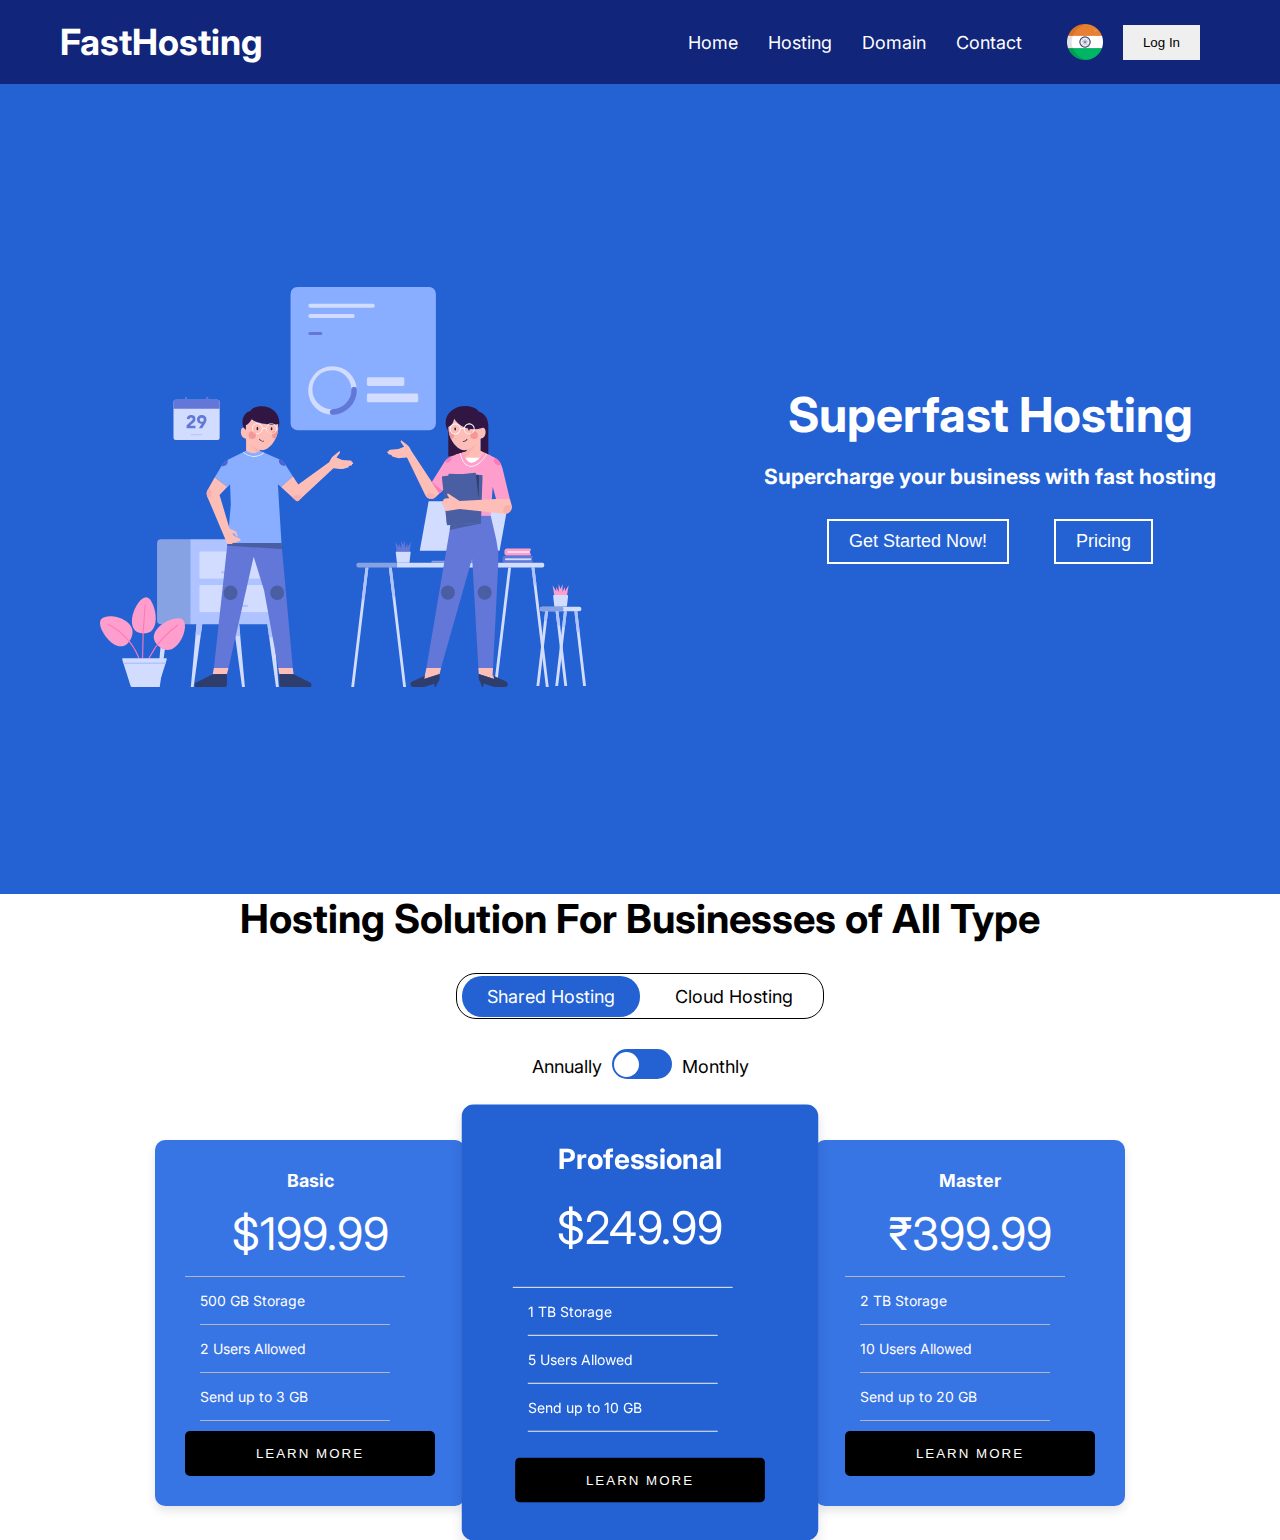
==== index.html @ 874fd4d8 "first" ====
<!DOCTYPE html>
<html lang="en">
  <head>
    <meta charset="UTF-8" />
    <meta http-equiv="X-UA-Compatible" content="IE=edge" />
    <meta name="viewport" content="width=device-width, initial-scale=1.0" />
    <title>Fast Hosting</title>
    <link rel="preconnect" href="https://fonts.googleapis.com" />
    <link rel="preconnect" href="https://fonts.gstatic.com" crossorigin />
    <link
      href="https://fonts.googleapis.com/css2?family=Inter:wght@400;500;600;700&display=swap"
      rel="stylesheet"
    />
    <link rel="stylesheet" href="style.css" />
  </head>
  <body>
    <header class="header">
      <h1 class="logo">FastHosting</h1>

      <nav class="main-menu">
        <ul>
          <li><a href="/index.html">Home</a></li>
          <li>Hosting</li>
          <li>Domain</li>
          <li>Contact</li>
        </ul>

        <img src="images/india.png" alt="" height="36" id="cc" />

        <button class="signup">Log In</button>
      </nav>
    </header>

    <main class="hero">
      <div class="hero-image">
        <img src="images/hero.svg" alt="" height="400" />
      </div>
      <div class="text-content">
        <h2>Superfast Hosting</h2>
        <h3>Supercharge your business with fast hosting</h3>
        <button class="pricing">Get Started Now!</button>
        <button class="pricing">Pricing</button>
      </div>
    </main>

    <section id="pricing">


      
      <h2 class="center">Hosting Solution For Businesses of All Type</h2>

      <div class="pricing-main">
        <div class="pricing-chose">
          <div class="active shared" id="shared">Shared Hosting</div>
          <div class="cloud" id="cloud">Cloud Hosting</div>
        </div>
      </div>


      <div class="container">
        
  
        <div class="toggle-container">
          <span>Annually</span>
          <span>
            <input type="checkbox" name="toggle" id="toggle" unchecked />
            <label for="toggle">
              <div class="ball"></div>
            </label>
          </span>
          <span>Monthly</span>
        </div>
  
        <div id="flexy" class="flex">
          <div class="price-box">
            <h4 class="center">Basic</h4>
            <p>
              <span class="monthly"> &dollar;19.99 </span>
              <span class="annually"> &dollar;199.99 </span>
            </p>
            <ul>
              <li>500 GB Storage</li>
              <li>2 Users Allowed</li>
              <li>Send up to 3 GB</li>
            </ul>
            <button>Learn More</button>
          </div>
  
          <div class="price-box price-box-premium">
            <h4 class="center">Professional</h4>
            <p>
              <span class="monthly"> &dollar;24.99 </span>
              <span class="annually"> &dollar;249.99 </span>
            </p>
            <ul>
              <li>1 TB Storage</li>
              <li>5 Users Allowed</li>
              <li>Send up to 10 GB</li>
            </ul>
            <button>Learn More</button>
          </div>
  
          <div class="price-box">
            <h4 class="center">Master</h4>
            <p>
              <span class="monthly"> &dollar;39.99 </span>
              <span class="annually"> &#8377;399.99 </span>
            </p>
            <ul>
              <li>2 TB Storage</li>
              <li>10 Users Allowed</li>
              <li>Send up to 20 GB</li>
            </ul>
            <button>Learn More</button>
          </div>
        </div>
      </div>

      
    </section>
    


    <section class="features">
      

    </section>




    
 

    <script src="main.js"></script>
  </body>
</html>
---- style.css ----
* {
  margin: 0;
  padding: 0;
  box-sizing: border-box;
}

html {
  scroll-behavior: smooth;
}
a {
  text-decoration: none;
  color: inherit;
}
ul {
  list-style-type: none;
}
button {
  border: none;
}
body {
  font-family: "Inter", sans-serif;
  font-size: 18px;
}

.center {
  text-align: center;
}

h2 {
  font-size: 40px;
}

.header {
  width: 100%;
  margin: 0 auto;
  background-color: #11267a;
  color: white;
  padding: 20px 20px;
  align-items: center;
  justify-content: space-between;
}

.header,
.header nav,
.header ul {
  display: flex;
  align-items: center;
}

ul {
  align-items: flex-start;
  margin-right: 30px;
}

li {
  margin: 0 15px;
}

.signup {
  padding: 10px 20px;
}

#cc {
  margin-right: 20px;
}

.logo {
  margin-left: 40px;
}
.signup {
  margin-right: 60px;
}

main.hero {
  /* width: 100vw; */
  display: flex;
  height: 90vh;
  justify-content: center;
  align-items: center;
  background-color: #2462d3;
  color: white;
}

.hero-image,
.text-content {
  flex: 1;
}

.text-content {
  color: white;
  text-align: center;
}

.text-content h2 {
  font-size: 48px;
  margin-bottom: 20px;
}

.hero-image {
  margin: 0 20px;
}

.hero-image {
  margin-left: 100px;
}

button.pricing {
  background: transparent;
  color: white;
  font-size: 18px;
  border: 2px solid white;
  padding: 10px 20px;
  margin: 30px 20px;
}

.pricing-chose {
  display: flex;
  justify-content: center;
  align-items: center;
  /* padding: 10px 25px; */
  border: 1px solid black;
  border-radius: 20px;
  width: 368px;
  /* width: 555px; */
  padding: 1.5px 0;
  margin: 30px auto;
}

.pricing-chose .active {
  background-color: #2462d3;
  color: white;
  padding: 10px 25px;
  border-radius: 20px;
}

.shared {
  padding: 10px 25px;
  cursor: pointer;
}
.cloud {
  margin-left: 10px;
  padding: 10px 25px;
  cursor: pointer;
}

.container {
  margin: auto;
  max-width: 100%;
  width: 1200px;
}

.flex {
  display: flex;
  align-items: center;
  justify-content: center;
}

.toggle-container {
  color: hsl(234, 14%, 74%);
  margin-bottom: 40px;
}

.price-box {
  background-color: #fff;
  background: rgba(42, 107, 226, 0.938);
  border-radius: 10px;
  box-shadow: 0 5px 10px rgba(0, 0, 0, 0.1);
  color: hsl(233, 13%, 49%);
  padding: 30px;
  margin: 10px;
  color: white;
}

.price-box .annually,
.price-box .monthly{
  text-align: center;
  font-size: 45px;
  margin: 0 auto;
  display: block;

}

.price-box h4{

}

.price-box.price-box-premium {

  background: rgb(36, 98, 211);
  color: #fff;
  transform: scale(1.15);
}

.price-box.price-box-premium > * {
  transform: scale(0.869);
}

.price-box h4 {
  margin: 0;
}

.price-box p {
  /* color: hsl(232, 13%, 33%); */
  font-size: 4em;
  margin: 15px 0;
  width: 250px;
}

.price-box .monthly {
  display: none;
}

.show-monthly .price-box .monthly {
  display: block;
}

.show-monthly .price-box .annually {
  display: none;
}

.price-box ul {
  border-top: 1px solid hsl(234, 14%, 74%);
  padding: 0;
  list-style-type: none;
}

.price-box ul li {
  border-bottom: 1px solid hsl(234, 14%, 74%);
  font-size: 14px;
  padding: 15px 0;
}

.price-box button {
  border: none;
  border-radius: 5px;
  color: #fff;
  font-family: "Montserrat", sans-serif;
  letter-spacing: 2px;
  padding: 15px;
  margin-top: 10px;
  width: 100%;
  text-transform: uppercase;
  background-color: black;

}

.price-box.price-box-premium button {
  background-image: none;
  background-color: black;
}

.price-box.price-box-premium h4 {
  font-size: 28px;
}

.price-box.price-box-premium ul,
.price-box.price-box-premium ul li {
  border-color: #f0f0f0;
}
.price-box.price-box-premium p {
  color: #fff;
}

.toggle-container {
  display: flex;
  align-items: center;
  justify-content: center;
}

.toggle-container > span {
  color: black;
}

.toggle-container label {
  background: rgb(36, 98, 211);
  border-radius: 50px;
  cursor: pointer;
  display: inline-block;
  margin: 0 10px;
  position: relative;
  height: 30px;
  width: 60px;
}

.toggle-container label .ball {
  background-color: #fff;
  border-radius: 50%;
  position: absolute;
  top: 2.5px;
  left: 2.5px;
  height: 25px;
  width: 25px;
  transition: transform 0.4s ease;
}

.toggle-container input {
  position: absolute;
  left: -9999px;
}

.toggle-container input:checked + label .ball {
  transform: translateX(30px);
}

@media screen and (max-width: 930px) {
  .flex {
    flex-direction: column;
  }

  .price-box.price-box-premium {
    transform: scale(1);
  }

  .price-box.price-box-premium > * {
    transform: scale(1);
  }
}
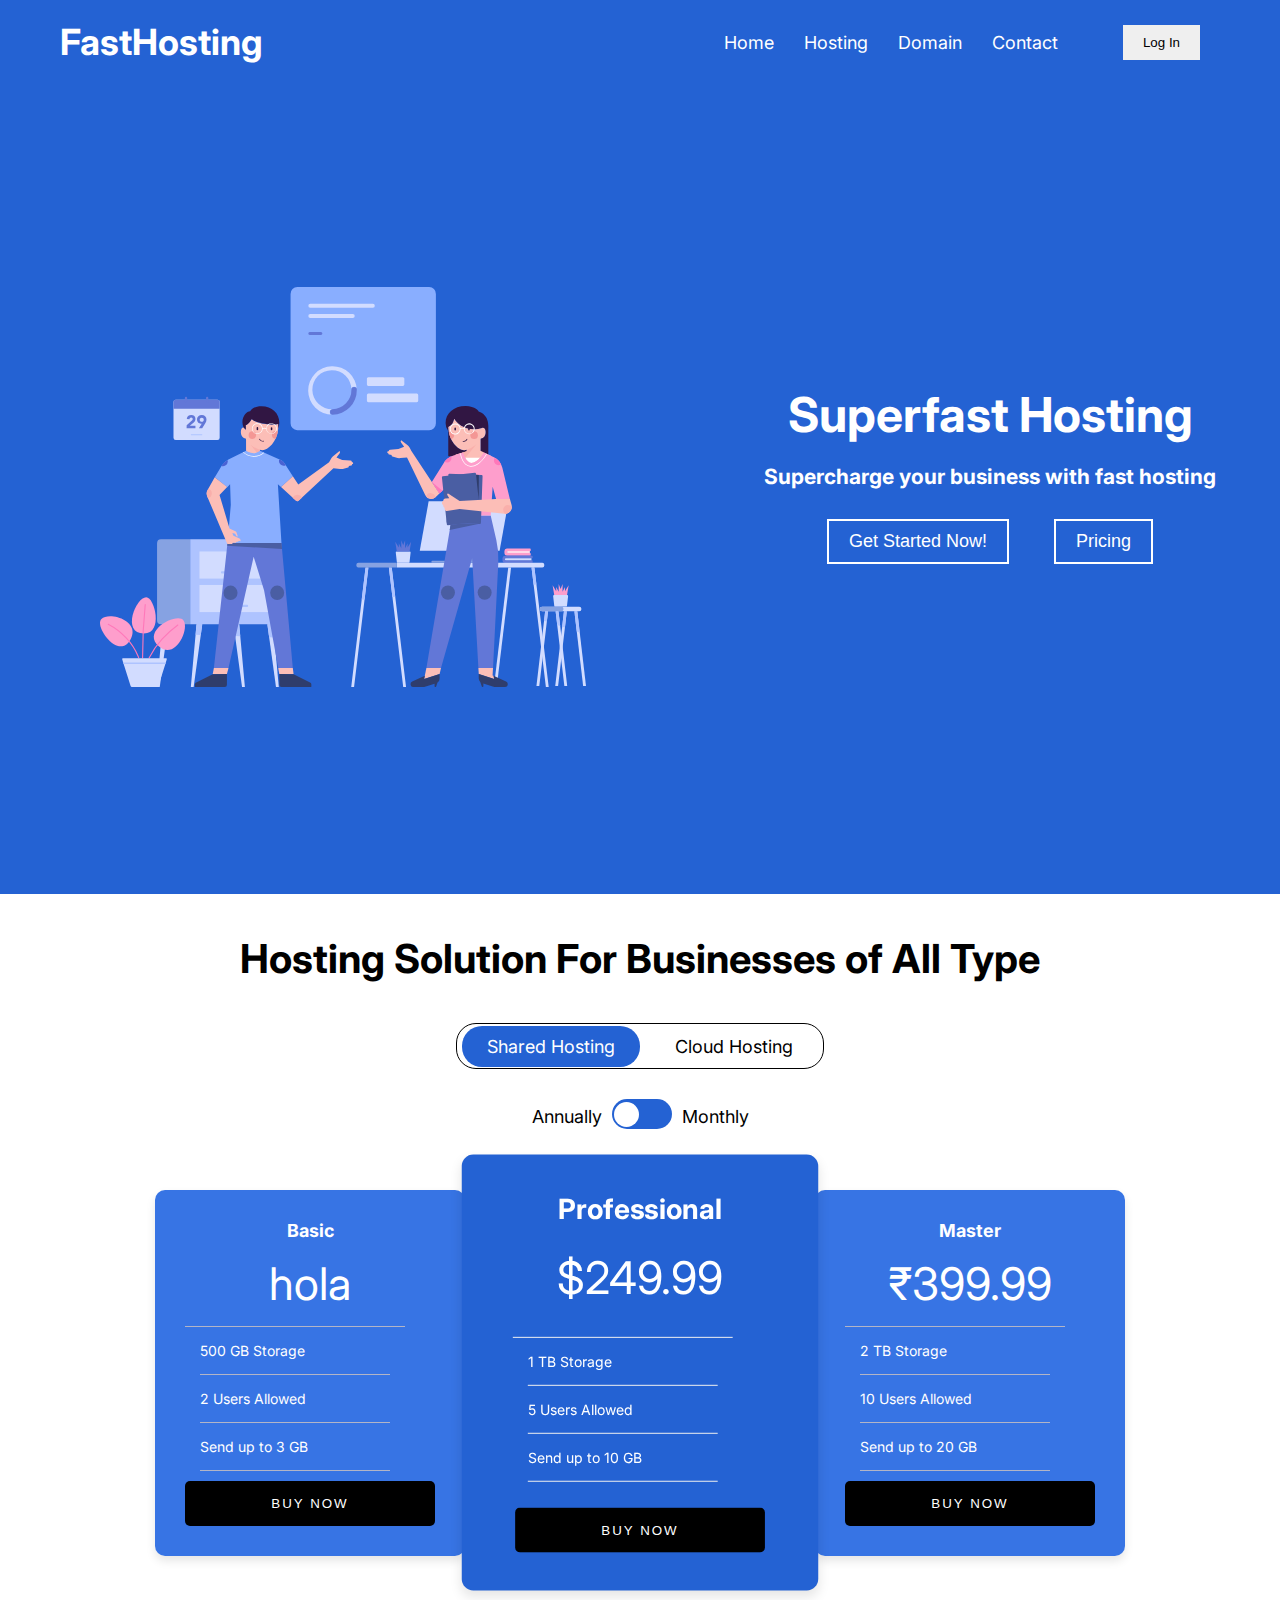
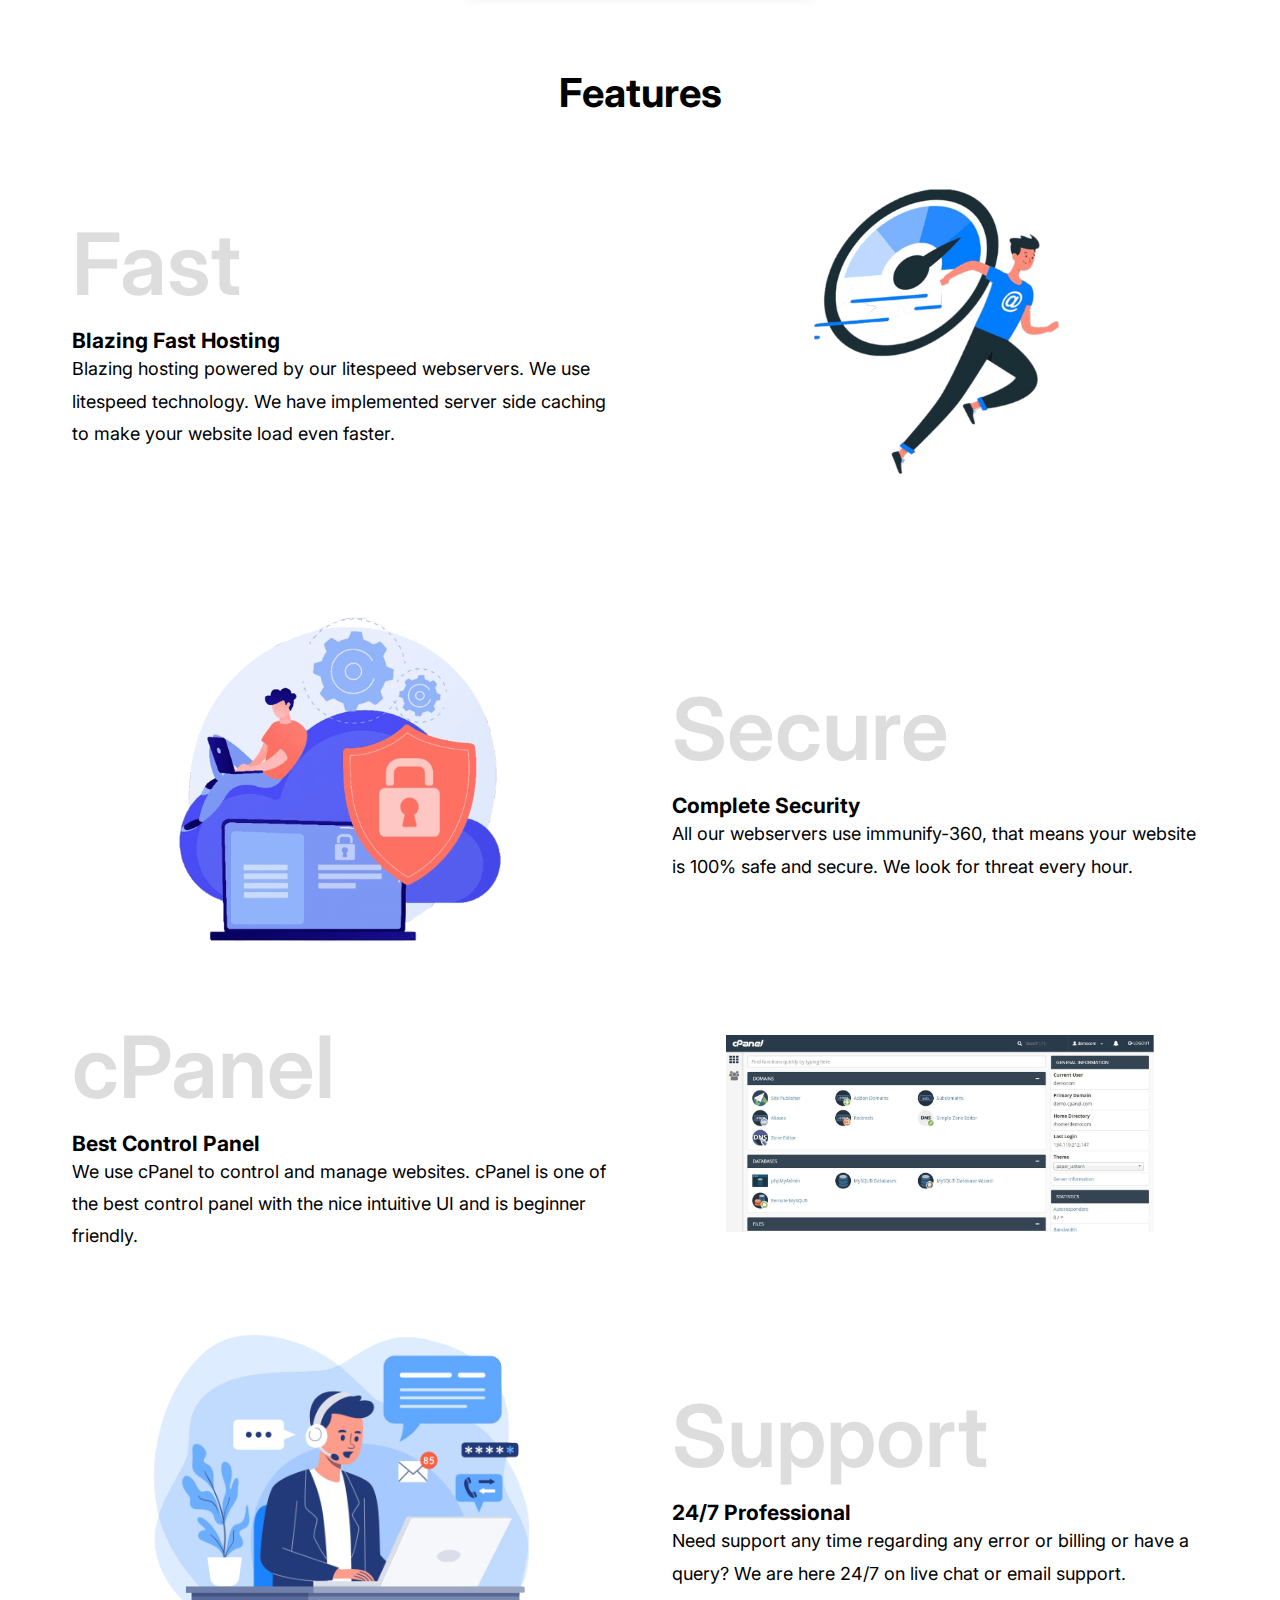
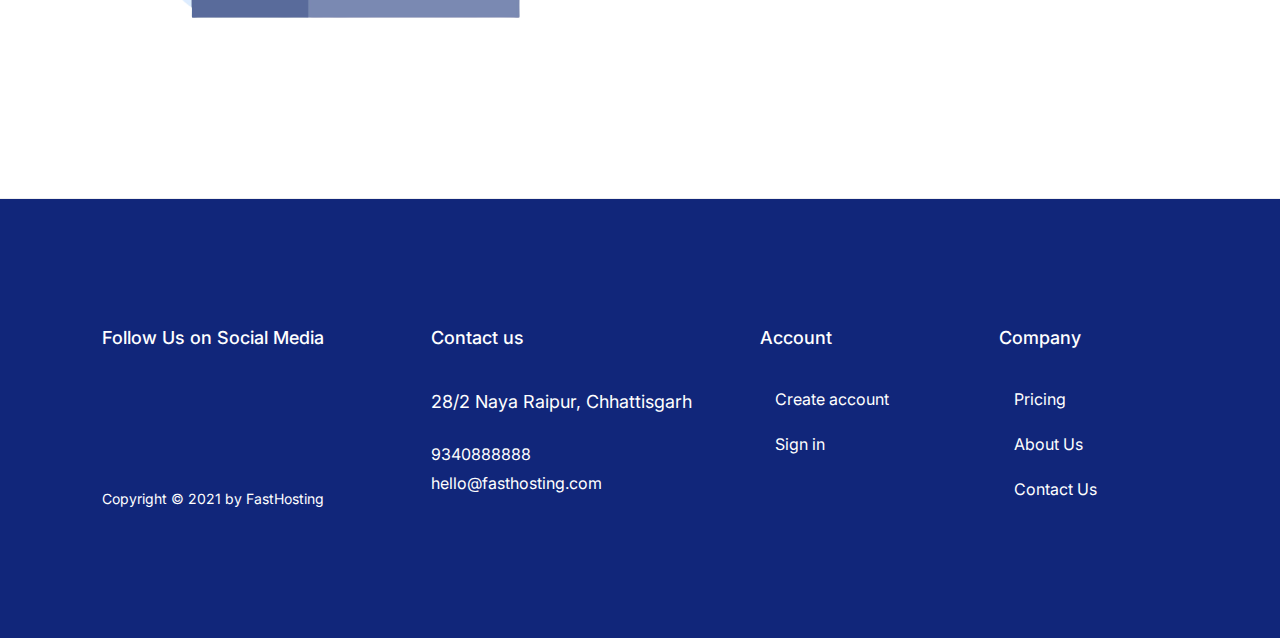
==== commit 19d5fd50: "changes" ====
--- a/index.html
+++ b/index.html
@@ -11,6 +11,13 @@
       href="https://fonts.googleapis.com/css2?family=Inter:wght@400;500;600;700&display=swap"
       rel="stylesheet"
     />
+    <link
+      rel="stylesheet"
+      href="https://cdnjs.cloudflare.com/ajax/libs/font-awesome/6.0.0-beta2/css/all.min.css"
+      integrity="sha512-YWzhKL2whUzgiheMoBFwW8CKV4qpHQAEuvilg9FAn5VJUDwKZZxkJNuGM4XkWuk94WCrrwslk8yWNGmY1EduTA=="
+      crossorigin="anonymous"
+      referrerpolicy="no-referrer"
+    />
     <link rel="stylesheet" href="style.css" />
   </head>
   <body>
@@ -25,7 +32,8 @@
           <li>Contact</li>
         </ul>
 
-        <img src="images/india.png" alt="" height="36" id="cc" />
+        <!-- <img src="images/india.png" alt="" height="36" id="cc3" /> -->
+        <div id="cc"></div>
 
         <button class="signup">Log In</button>
       </nav>
@@ -44,9 +52,6 @@
     </main>
 
     <section id="pricing">
-
-
-      
       <h2 class="center">Hosting Solution For Businesses of All Type</h2>
 
       <div class="pricing-main">
@@ -56,10 +61,7 @@
         </div>
       </div>
 
-
       <div class="container">
-        
-  
         <div class="toggle-container">
           <span>Annually</span>
           <span>
@@ -70,8 +72,8 @@
           </span>
           <span>Monthly</span>
         </div>
-  
-        <div id="flexy" class="flex">
+
+        <div id="flexy" class="flex sharedplan">
           <div class="price-box">
             <h4 class="center">Basic</h4>
             <p>
@@ -83,9 +85,9 @@
               <li>2 Users Allowed</li>
               <li>Send up to 3 GB</li>
             </ul>
-            <button>Learn More</button>
-          </div>
-  
+            <button>Buy Now</button>
+          </div>
+
           <div class="price-box price-box-premium">
             <h4 class="center">Professional</h4>
             <p>
@@ -97,9 +99,9 @@
               <li>5 Users Allowed</li>
               <li>Send up to 10 GB</li>
             </ul>
-            <button>Learn More</button>
-          </div>
-  
+            <button>Buy Now</button>
+          </div>
+
           <div class="price-box">
             <h4 class="center">Master</h4>
             <p>
@@ -111,26 +113,189 @@
               <li>10 Users Allowed</li>
               <li>Send up to 20 GB</li>
             </ul>
-            <button>Learn More</button>
-          </div>
-        </div>
-      </div>
-
-      
+            <button>Buy Now</button>
+          </div>
+        </div>
+
+        <div id="flexy" class="flex cloudplan hidden">
+          <div class="price-box">
+            <h4 class="center">Basic Cloud</h4>
+            <p>
+              <span class="monthly"> &dollar;19.99 </span>
+              <span class="annually"> &dollar;199.99 </span>
+            </p>
+            <ul>
+              <li>500 GB Storage</li>
+              <li>2 Users Allowed</li>
+              <li>Send up to 3 GB</li>
+            </ul>
+            <button>Buy Now</button>
+          </div>
+
+          <div class="price-box price-box-premium">
+            <h4 class="center">Professional Cloud</h4>
+            <p>
+              <span class="monthly"> &dollar;24.99 </span>
+              <span class="annually"> &dollar;249.99 </span>
+            </p>
+            <ul>
+              <li>1 TB Storage</li>
+              <li>5 Users Allowed</li>
+              <li>Send up to 10 GB</li>
+            </ul>
+            <button>Buy Now</button>
+          </div>
+
+          <div class="price-box">
+            <h4 class="center">Master Cloud</h4>
+            <p>
+              <span class="monthly"> &dollar;39.99 </span>
+              <span class="annually"> &#8377;399.99 </span>
+            </p>
+            <ul>
+              <li>2 TB Storage</li>
+              <li>10 Users Allowed</li>
+              <li>Send up to 20 GB</li>
+            </ul>
+            <button>Buy Now</button>
+          </div>
+        </div>
+      </div>
     </section>
-    
-
 
     <section class="features">
-      
-
+      <section class="section-how">
+        <h2 class="center">Features</h2>
+        <div class="container grid grid--2-cols grid--center-v">
+          <!-- STEP 01 -->
+          <div class="step-text-box">
+            <p class="step-number">Fast</p>
+            <h3 class="heading-tertiary">Blazing Fast Hosting</h3>
+            <p class="step-description">
+              Blazing hosting powered by our litespeed webservers. We use
+              litespeed technology. We have implemented server side caching to
+              make your website load even faster.
+            </p>
+          </div>
+
+          <div class="step-img-box">
+            <img
+              src="images/speed.png"
+              class="step-img"
+              alt="iPhone app
+              preferences selection screen"
+            />
+          </div>
+
+          <!-- STEP 02 -->
+          <div class="step-img-box">
+            <img
+              src="images/security.png"
+              class="step-img"
+              alt="iPhone app
+              meal approving plan screen"
+            />
+          </div>
+          <div class="step-text-box">
+            <p class="step-number">Secure</p>
+            <h3 class="heading-tertiary">Complete Security</h3>
+            <p class="step-description">
+              All our webservers use immunify-360, that means your website is
+              100% safe and secure. We look for threat every hour.
+            </p>
+          </div>
+
+          <!-- STEP 03 -->
+          <div class="step-text-box">
+            <p class="step-number">cPanel</p>
+            <h3 class="heading-tertiary">Best Control Panel</h3>
+            <p class="step-description">
+              We use cPanel to control and manage websites. cPanel is one of the
+              best control panel with the nice intuitive UI and is beginner
+              friendly.
+            </p>
+          </div>
+          <div class="step-img-box">
+            <img
+              src="images/cpanel.jpg"
+              class="step-img"
+              alt="iPhone app
+              delivery screen"
+            />
+          </div>
+
+          <div class="step-img-box">
+            <img
+              src="images/support-.png"
+              class="step-img"
+              alt="iPhone app
+              delivery screen"
+            />
+          </div>
+
+          <div class="step-text-box">
+            <p class="step-number">Support</p>
+            <h3 class="heading-tertiary">24/7 Professional</h3>
+            <p class="step-description">
+              Need support any time regarding any error or billing or have a
+              query? We are here 24/7 on live chat or email support.
+            </p>
+          </div>
+        </div>
+      </section>
     </section>
 
-
-
-
-    
- 
+    <footer class="footer">
+      <div class="ft-container ft-grid grid--footer">
+        <div class="logo-col">
+          <h3 class="footer-heading">Follow Us on Social Media</h3>
+          <a href="https://facebook.com" target="_blank">
+            <i class="fa-brands fa-2x fa-facebook"></i
+          ></a>
+          <a href="https://twitter.com" target="_blank">
+            <i class="fa-brands fa-2x fa-twitter"></i
+          ></a>
+          <a href="https://youtube.com" target="_blank">
+            <i class="fa-brands fa-2x fa-youtube"></i
+          ></a>
+          <a href="https://instagram.com" target="_blank">
+            <i class="fa-brands fa-2x fa-instagram"></i
+          ></a>
+
+          <p class="copyright">Copyright &copy; 2021 by FastHosting</p>
+        </div>
+
+        <div class="address-col">
+          <p class="footer-heading">Contact us</p>
+          <address class="contacts">
+            <p class="address">28/2 Naya Raipur, Chhattisgarh</p>
+            <p>
+              <a class="footer-link" href="tel:9340888888">9340888888</a><br />
+              <a class="footer-link" href="mailto:hello@fasthosting.com"
+                >hello@fasthosting.com</a
+              >
+            </p>
+          </address>
+        </div>
+
+        <nav class="nav-col">
+          <p class="footer-heading">Account</p>
+          <ul class="footer-nav">
+            <li><a class="footer-link" href="#">Create account</a></li>
+            <li><a class="footer-link" href="#">Sign in</a></li>
+          </ul>
+        </nav>
+
+        <nav class="nav-col">
+          <p class="footer-heading">Company</p>
+          <ul class="footer-nav">
+            <li><a class="footer-link" href="#">Pricing </a></li>
+            <li><a class="footer-link" href="#">About Us</a></li>
+            <li><a class="footer-link" href="#">Contact Us</a></li>
+          </ul>
+        </nav>
+      </div>
+    </footer>
 
     <script src="main.js"></script>
   </body>
--- a/style.css
+++ b/style.css
@@ -16,6 +16,7 @@
 }
 button {
   border: none;
+  cursor: pointer;
 }
 body {
   font-family: "Inter", sans-serif;
@@ -28,12 +29,18 @@
 
 h2 {
   font-size: 40px;
+}
+
+.hidden{
+  display: none !important;
 }
 
 .header {
   width: 100%;
   margin: 0 auto;
   background-color: #11267a;
+  background-color: #2462d3;
+
   color: white;
   padding: 20px 20px;
   align-items: center;
@@ -78,6 +85,7 @@
   justify-content: center;
   align-items: center;
   background-color: #2462d3;
+  /* background-color: #11267a; */
   color: white;
 }
 
@@ -158,6 +166,10 @@
 .toggle-container {
   color: hsl(234, 14%, 74%);
   margin-bottom: 40px;
+}
+
+#pricing h2{
+  margin: 40px;
 }
 
 .price-box {
@@ -315,3 +327,162 @@
     transform: scale(1);
   }
 }
+
+
+.container {
+
+  max-width: 1200px;
+  padding: 0 32px;
+  margin: 0 auto;
+}
+
+.grid {
+  display: grid;
+  column-gap: 64px;
+  row-gap: 20px;
+
+  /* margin-bottom: 9.6rem; */
+}
+
+
+.grid:not(:last-child) {
+  margin-bottom: 96px;
+}
+
+.grid--2-cols {
+  grid-template-columns: repeat(2, 1fr);
+}
+
+
+.grid--center-v {
+  align-items: center;
+}
+
+.section-how {
+  padding: 96px 0;
+}
+
+.step-number {
+  font-size: 86px;
+  font-weight: 600;
+  color: #ddd;
+  margin-bottom: 12px;
+}
+
+.step-description {
+  font-size: 18px;
+  font-size: 18px;
+  line-height: 1.8;
+}
+
+.step-img-box {
+  position: relative;
+
+  display: flex;
+  align-items: center;
+  justify-content: center;
+}
+
+
+
+.step-img {
+  width: 80%;
+}
+
+.ft-container {
+  /* 1140px */
+  max-width: 1140px;
+  padding: 0 32px;
+  margin: 0 auto;
+}
+
+.ft-grid {
+  display: grid;
+  column-gap: 60px;
+  row-gap: 100px;
+
+  /* margin-bottom: 9.6rem; */
+}
+
+
+.footer {
+  padding: 128px 0;
+  border-top: 1px solid #eee;
+  background: #11267a;
+  color: white;
+    }
+
+.grid--footer {
+  grid-template-columns: 1.5fr 1.5fr 1fr 1fr;
+  display: grid;
+}
+
+
+
+.social-links {
+  list-style: none;
+  display: flex;
+  gap: 24px;
+}
+
+.social-icon {
+  height: 24px;
+  width: 24px;
+}
+
+.copyright {
+  font-size: 14px;
+  line-height: 1.6;
+  margin-top: 50px;
+}
+
+.footer-heading {
+  font-size: 18px;
+  font-weight: 500;
+  margin-bottom: 40px;
+}
+
+.contacts {
+  font-style: normal;
+  /* font-size: 1.6rem; */
+  line-height: 1.6;
+}
+
+.address {
+  margin-bottom: 24px;
+}
+
+.footer-nav {
+  list-style: none;
+  display: flex;
+  flex-direction: column;
+  gap: 24px;
+}
+
+.footer-link:link,
+.footer-link:visited {
+  text-decoration: none;
+  font-size: 16px;
+
+  transition: all 0.3s;
+}
+
+
+i{
+    color: initial;
+    margin-right: 15px;
+    font-size: 2em;
+}
+
+.fa-2x{
+    font-size: 2.3em !important;
+    color: white;
+}
+
+#cc{
+  height: 36px;
+}
+
+#cc img{
+  height: 36px;
+}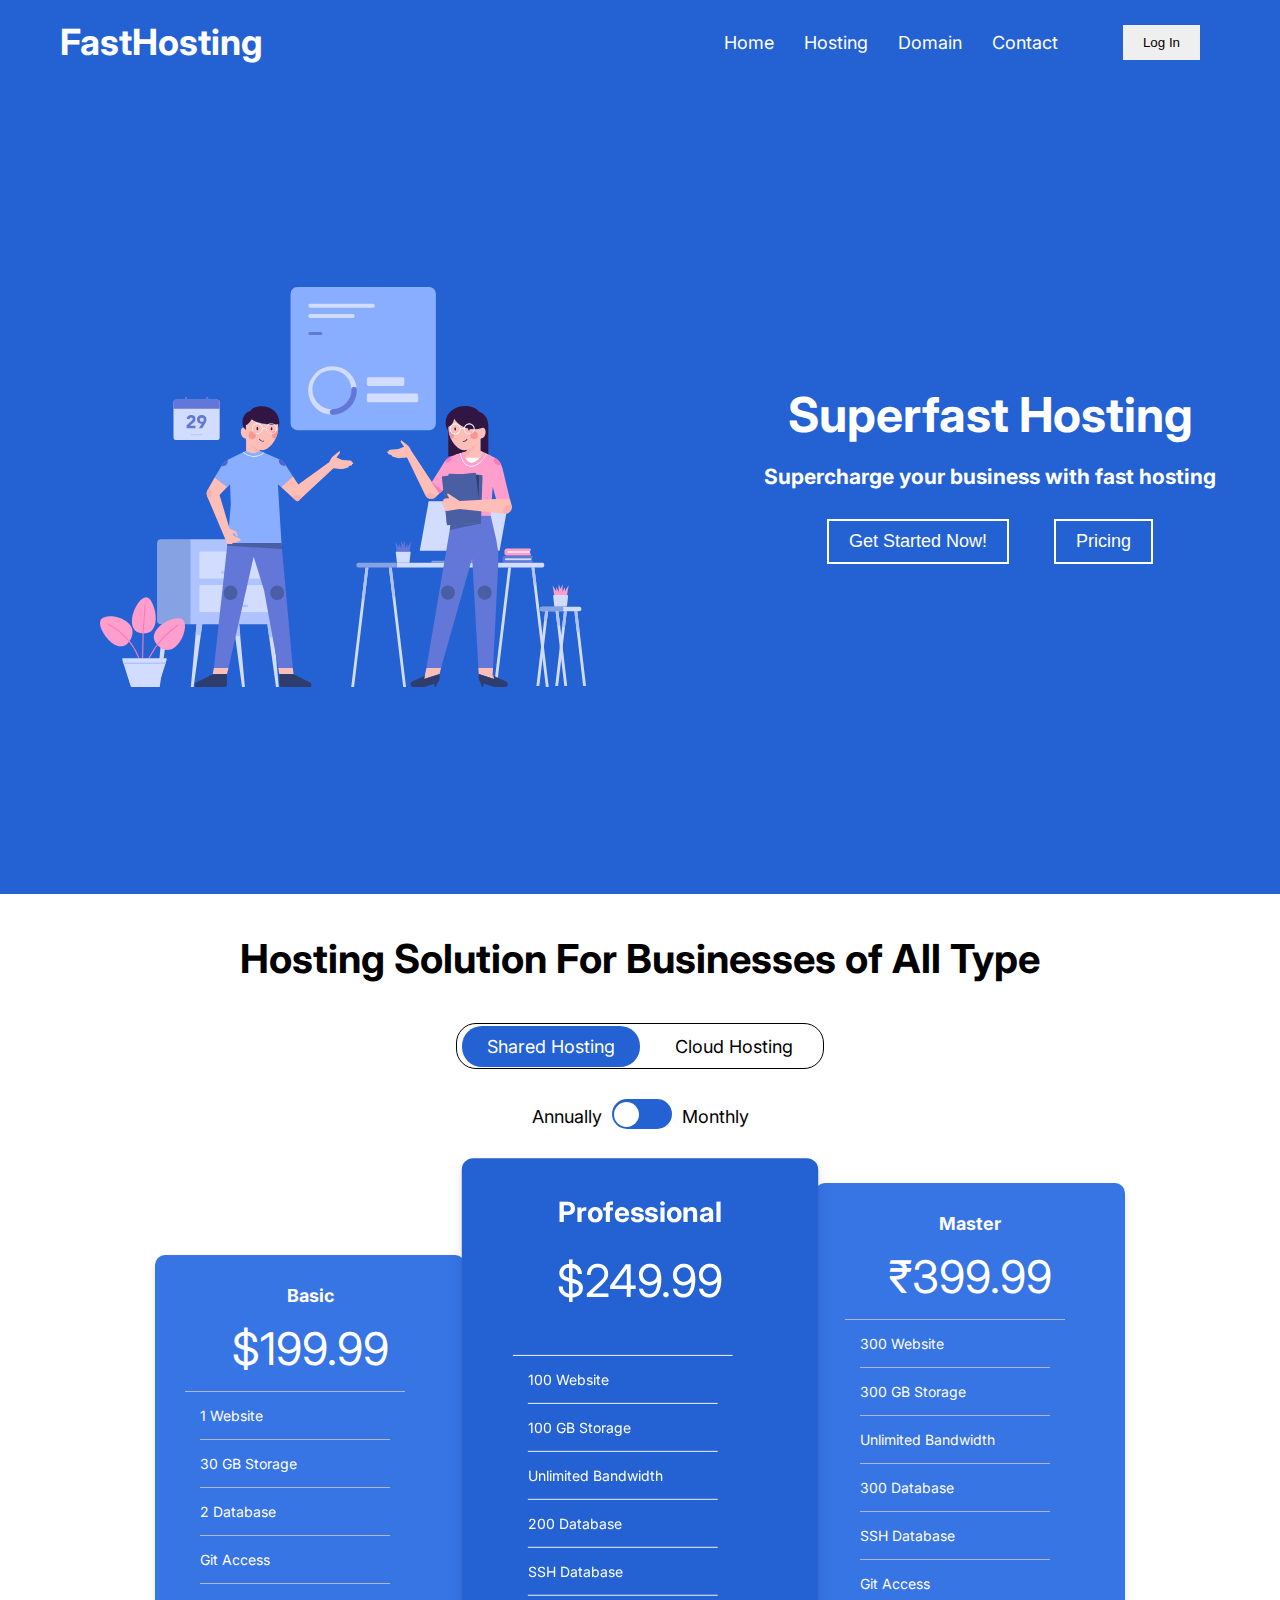
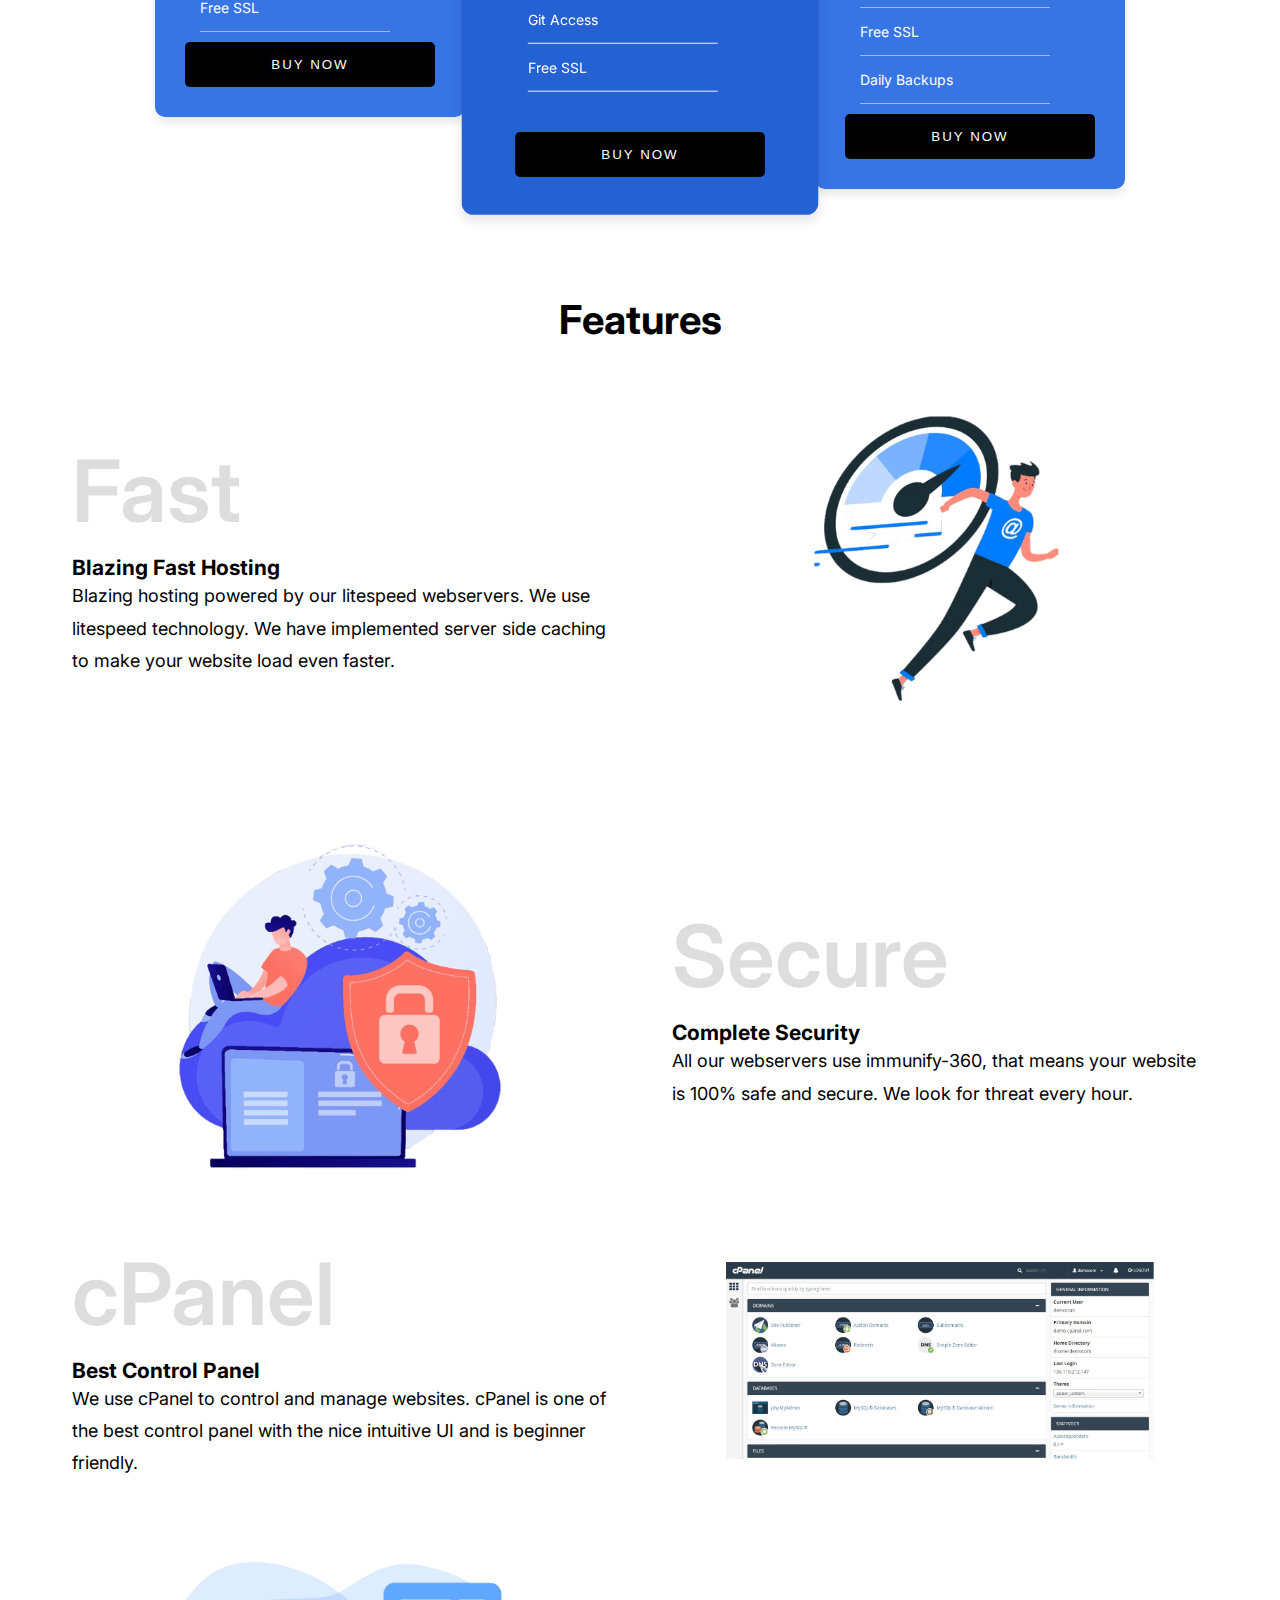
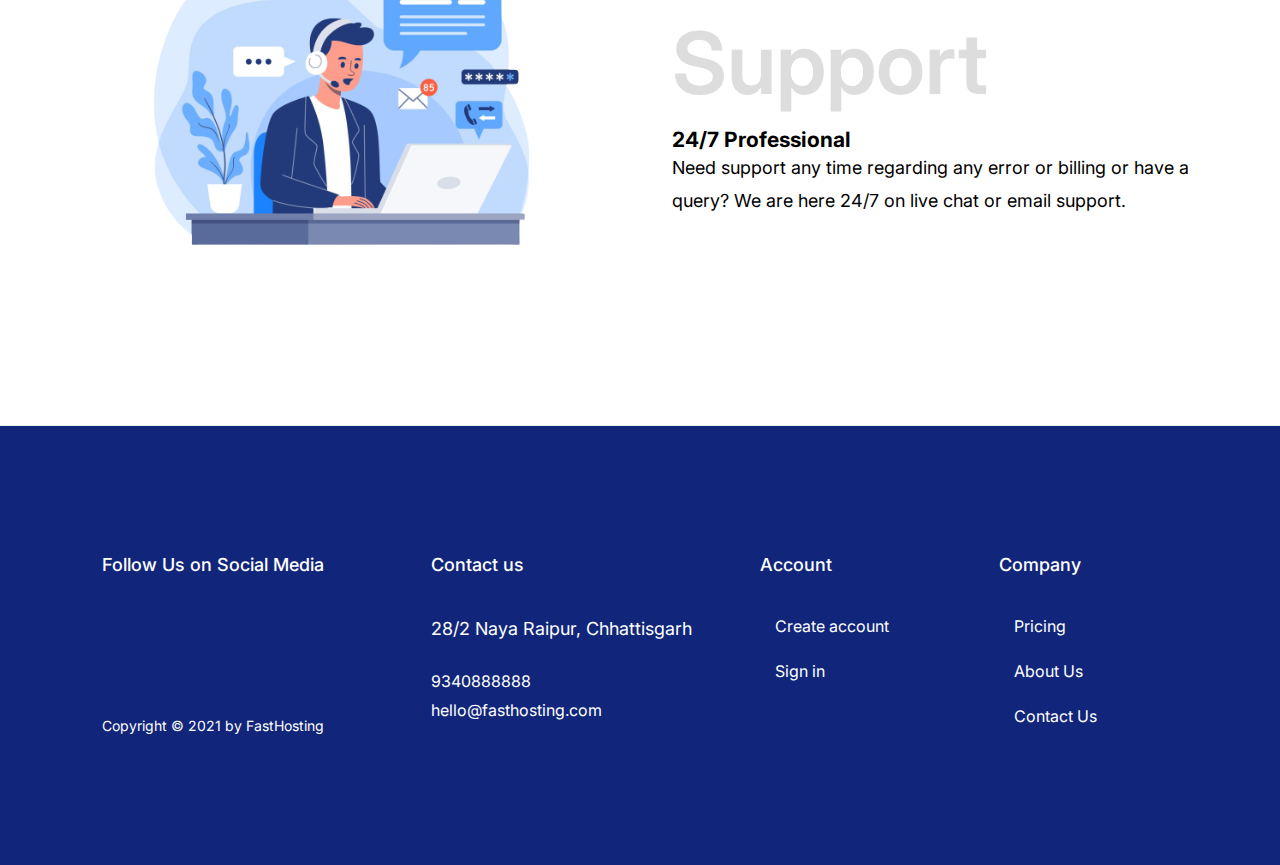
==== commit a86bab4b: "changes" ====
--- a/index.html
+++ b/index.html
@@ -27,8 +27,8 @@
       <nav class="main-menu">
         <ul>
           <li><a href="/index.html">Home</a></li>
-          <li>Hosting</li>
-          <li>Domain</li>
+          <li><a href="#pricing">Hosting</a> </li>
+          <li> <a href="./domains.html">Domain</a> </li>
           <li>Contact</li>
         </ul>
 
@@ -77,13 +77,15 @@
           <div class="price-box">
             <h4 class="center">Basic</h4>
             <p>
-              <span class="monthly"> &dollar;19.99 </span>
-              <span class="annually"> &dollar;199.99 </span>
-            </p>
-            <ul>
-              <li>500 GB Storage</li>
-              <li>2 Users Allowed</li>
-              <li>Send up to 3 GB</li>
+              <span class="basicshared monthly"> &dollar;19.99 </span>
+              <span class="basicshared annually"> &dollar;199.99 </span>
+            </p>
+            <ul>
+              <li>1 Website</li>
+              <li>30 GB Storage</li>
+              <li>2 Database</li>
+              <li>Git Access</li>
+              <li>Free SSL</li>
             </ul>
             <button>Buy Now</button>
           </div>
@@ -91,13 +93,17 @@
           <div class="price-box price-box-premium">
             <h4 class="center">Professional</h4>
             <p>
-              <span class="monthly"> &dollar;24.99 </span>
-              <span class="annually"> &dollar;249.99 </span>
-            </p>
-            <ul>
-              <li>1 TB Storage</li>
-              <li>5 Users Allowed</li>
-              <li>Send up to 10 GB</li>
+              <span class="proshared monthly"> &dollar;24.99 </span>
+              <span class="proshared annually"> &dollar;249.99 </span>
+            </p>
+            <ul>
+              <li>100 Website</li>
+              <li>100 GB Storage</li>
+              <li>Unlimited Bandwidth</li>
+              <li>200 Database</li>
+              <li>SSH Database</li>
+              <li>Git Access</li>
+              <li>Free SSL</li>
             </ul>
             <button>Buy Now</button>
           </div>
@@ -105,43 +111,59 @@
           <div class="price-box">
             <h4 class="center">Master</h4>
             <p>
-              <span class="monthly"> &dollar;39.99 </span>
-              <span class="annually"> &#8377;399.99 </span>
-            </p>
-            <ul>
-              <li>2 TB Storage</li>
-              <li>10 Users Allowed</li>
-              <li>Send up to 20 GB</li>
-            </ul>
-            <button>Buy Now</button>
-          </div>
-        </div>
-
-        <div id="flexy" class="flex cloudplan hidden">
+              <span class="mshared monthly"> &dollar;39.99 </span>
+              <span class="mshared annually"> &#8377;399.99 </span>
+            </p>
+            <ul>
+              <li>300 Website</li>
+              <li>300 GB Storage</li>
+              <li>Unlimited Bandwidth</li>
+              <li>300 Database</li>
+              <li>SSH Database</li>
+              <li>Git Access</li>
+              <li>Free SSL</li>
+              <li>Daily Backups</li>
+            </ul>
+            <button>Buy Now</button>
+          </div>
+        </div>
+
+        <div id="flexyy" class="flex cloudplan hidden">
           <div class="price-box">
             <h4 class="center">Basic Cloud</h4>
             <p>
-              <span class="monthly"> &dollar;19.99 </span>
-              <span class="annually"> &dollar;199.99 </span>
-            </p>
-            <ul>
-              <li>500 GB Storage</li>
-              <li>2 Users Allowed</li>
-              <li>Send up to 3 GB</li>
-            </ul>
+              <span class="basiccloud monthly"> &dollar;19.99 </span>
+              <span class="basiccloud annually"> &dollar;199.99 </span>
+            </p>
+          
+              <ul>
+                <li>2 CPU Cores</li>
+                <li>2 GB RAM</li>
+                <li>Unlimited Bandwidth</li>
+                <li>200 Database</li>
+                <li>SSH Access</li>
+                <li>Git Access</li>
+                <li>Free SSL</li>
+              </ul>
+          
             <button>Buy Now</button>
           </div>
 
           <div class="price-box price-box-premium">
             <h4 class="center">Professional Cloud</h4>
             <p>
-              <span class="monthly"> &dollar;24.99 </span>
-              <span class="annually"> &dollar;249.99 </span>
-            </p>
-            <ul>
-              <li>1 TB Storage</li>
-              <li>5 Users Allowed</li>
-              <li>Send up to 10 GB</li>
+              <span class="procloud monthly"> &dollar;24.99 </span>
+              <span class="procloud annually"> &dollar;249.99 </span>
+            </p>
+            <ul>
+              <li>4 CPU Cores</li>
+                <li>6 GB RAM</li>
+                <li>Unlimited Bandwidth</li>
+                <li>Dedicated IP Address</li>
+                <li>300 Database</li>
+                <li>SSH Access</li>
+                <li>Git Access</li>
+                <li>Free SSL</li>
             </ul>
             <button>Buy Now</button>
           </div>
@@ -149,13 +171,18 @@
           <div class="price-box">
             <h4 class="center">Master Cloud</h4>
             <p>
-              <span class="monthly"> &dollar;39.99 </span>
-              <span class="annually"> &#8377;399.99 </span>
-            </p>
-            <ul>
-              <li>2 TB Storage</li>
-              <li>10 Users Allowed</li>
-              <li>Send up to 20 GB</li>
+              <span class="mcloud monthly"> &dollar;39.99 </span>
+              <span class="mcloud annually"> &#8377;399.99 </span>
+            </p>
+            <ul>
+              <li>4 CPU Cores</li>
+              <li>6 GB RAM</li>
+              <li>Unlimited Bandwidth</li>
+              <li>Dedicated IP Address</li>
+              <li>300 Database</li>
+              <li>SSH Access</li>
+              <li>Git Access</li>
+              <li>Free SSL</li>
             </ul>
             <button>Buy Now</button>
           </div>
--- a/style.css
+++ b/style.css
@@ -31,7 +31,7 @@
   font-size: 40px;
 }
 
-.hidden{
+.hidden {
   display: none !important;
 }
 
@@ -168,7 +168,7 @@
   margin-bottom: 40px;
 }
 
-#pricing h2{
+#pricing h2 {
   margin: 40px;
 }
 
@@ -184,20 +184,17 @@
 }
 
 .price-box .annually,
-.price-box .monthly{
+.price-box .monthly {
   text-align: center;
   font-size: 45px;
   margin: 0 auto;
   display: block;
-
-}
-
-.price-box h4{
-
+}
+
+.price-box h4 {
 }
 
 .price-box.price-box-premium {
-
   background: rgb(36, 98, 211);
   color: #fff;
   transform: scale(1.15);
@@ -253,7 +250,6 @@
   width: 100%;
   text-transform: uppercase;
   background-color: black;
-
 }
 
 .price-box.price-box-premium button {
@@ -328,9 +324,7 @@
   }
 }
 
-
 .container {
-
   max-width: 1200px;
   padding: 0 32px;
   margin: 0 auto;
@@ -344,7 +338,6 @@
   /* margin-bottom: 9.6rem; */
 }
 
-
 .grid:not(:last-child) {
   margin-bottom: 96px;
 }
@@ -352,7 +345,6 @@
 .grid--2-cols {
   grid-template-columns: repeat(2, 1fr);
 }
-
 
 .grid--center-v {
   align-items: center;
@@ -383,8 +375,6 @@
   justify-content: center;
 }
 
-
-
 .step-img {
   width: 80%;
 }
@@ -404,20 +394,17 @@
   /* margin-bottom: 9.6rem; */
 }
 
-
 .footer {
   padding: 128px 0;
   border-top: 1px solid #eee;
   background: #11267a;
   color: white;
-    }
+}
 
 .grid--footer {
   grid-template-columns: 1.5fr 1.5fr 1fr 1fr;
   display: grid;
 }
-
-
 
 .social-links {
   list-style: none;
@@ -467,22 +454,130 @@
   transition: all 0.3s;
 }
 
-
-i{
-    color: initial;
-    margin-right: 15px;
-    font-size: 2em;
-}
-
-.fa-2x{
-    font-size: 2.3em !important;
-    color: white;
-}
-
-#cc{
+i {
+  color: initial;
+  margin-right: 15px;
+  font-size: 2em;
+}
+
+.fa-2x {
+  font-size: 2.3em !important;
+  color: white;
+}
+
+#cc {
   height: 36px;
 }
 
-#cc img{
+#cc img {
   height: 36px;
+}
+
+/* Domains Page */
+
+#domains{
+  min-height: 80vh;
+}
+
+.d-textarea {
+  /* color: white;
+  background: rgb(36, 98, 211); */
+}
+
+.d-textarea > h2 {
+  padding-top: 100px;
+}
+
+.d-textarea > p {
+  padding-bottom: 50px;
+  padding-top: 40px;
+}
+
+input[type="text"],
+select {
+  width: 50%;
+  padding: 12px 20px;
+  margin: 8px auto;
+  border-radius: 4px;
+  box-sizing: border-box;
+  font-size: 18px;
+}
+
+.whois {
+  margin: 10px 50px;
+}
+
+
+#getdomain {
+  padding: 15px 25px;
+  border: none;
+  background-color: green;
+  background-color:  rgb(36, 98, 211);
+
+  color: white;
+  font-size: 17px;
+}
+
+
+
+.selectdomain{
+  display: inline;
+  margin-left: 250px;
+}
+
+.getdomain{
+  border-radius: 4px;
+  margin-left: 30px;
+}
+
+.available{
+  font-weight: bold;
+  font-size: 18px;
+  margin-top: 25px;
+}
+
+
+
+#domaincart {
+  padding: 10px 20px;
+  border: none;
+  background-color: transparent;
+  border: 2px solid white;
+  color: white;
+  font-size: 17px;
+  border-radius: 40px;
+
+}
+
+.dcontainer {
+
+  color: white;
+  padding: 30px 0;
+  width: 80%;
+  background-color: white;
+  margin: 0 auto;
+}
+.dinner-container {
+  display: flex;
+  width: 80%;
+  margin: 0 auto;
+  background-color: rgb(36, 98, 211);
+  padding: 20px 30px;
+  border-radius: 40px;
+  justify-content: space-between;
+  align-items: center;
+  align-content: center;
+}
+
+.hidden {
+  display: none;
+}
+
+.d-avail{
+  display: flex;
+  align-items: center;
+}
+
+.d-availprice{
+    margin-right: 20px;
 }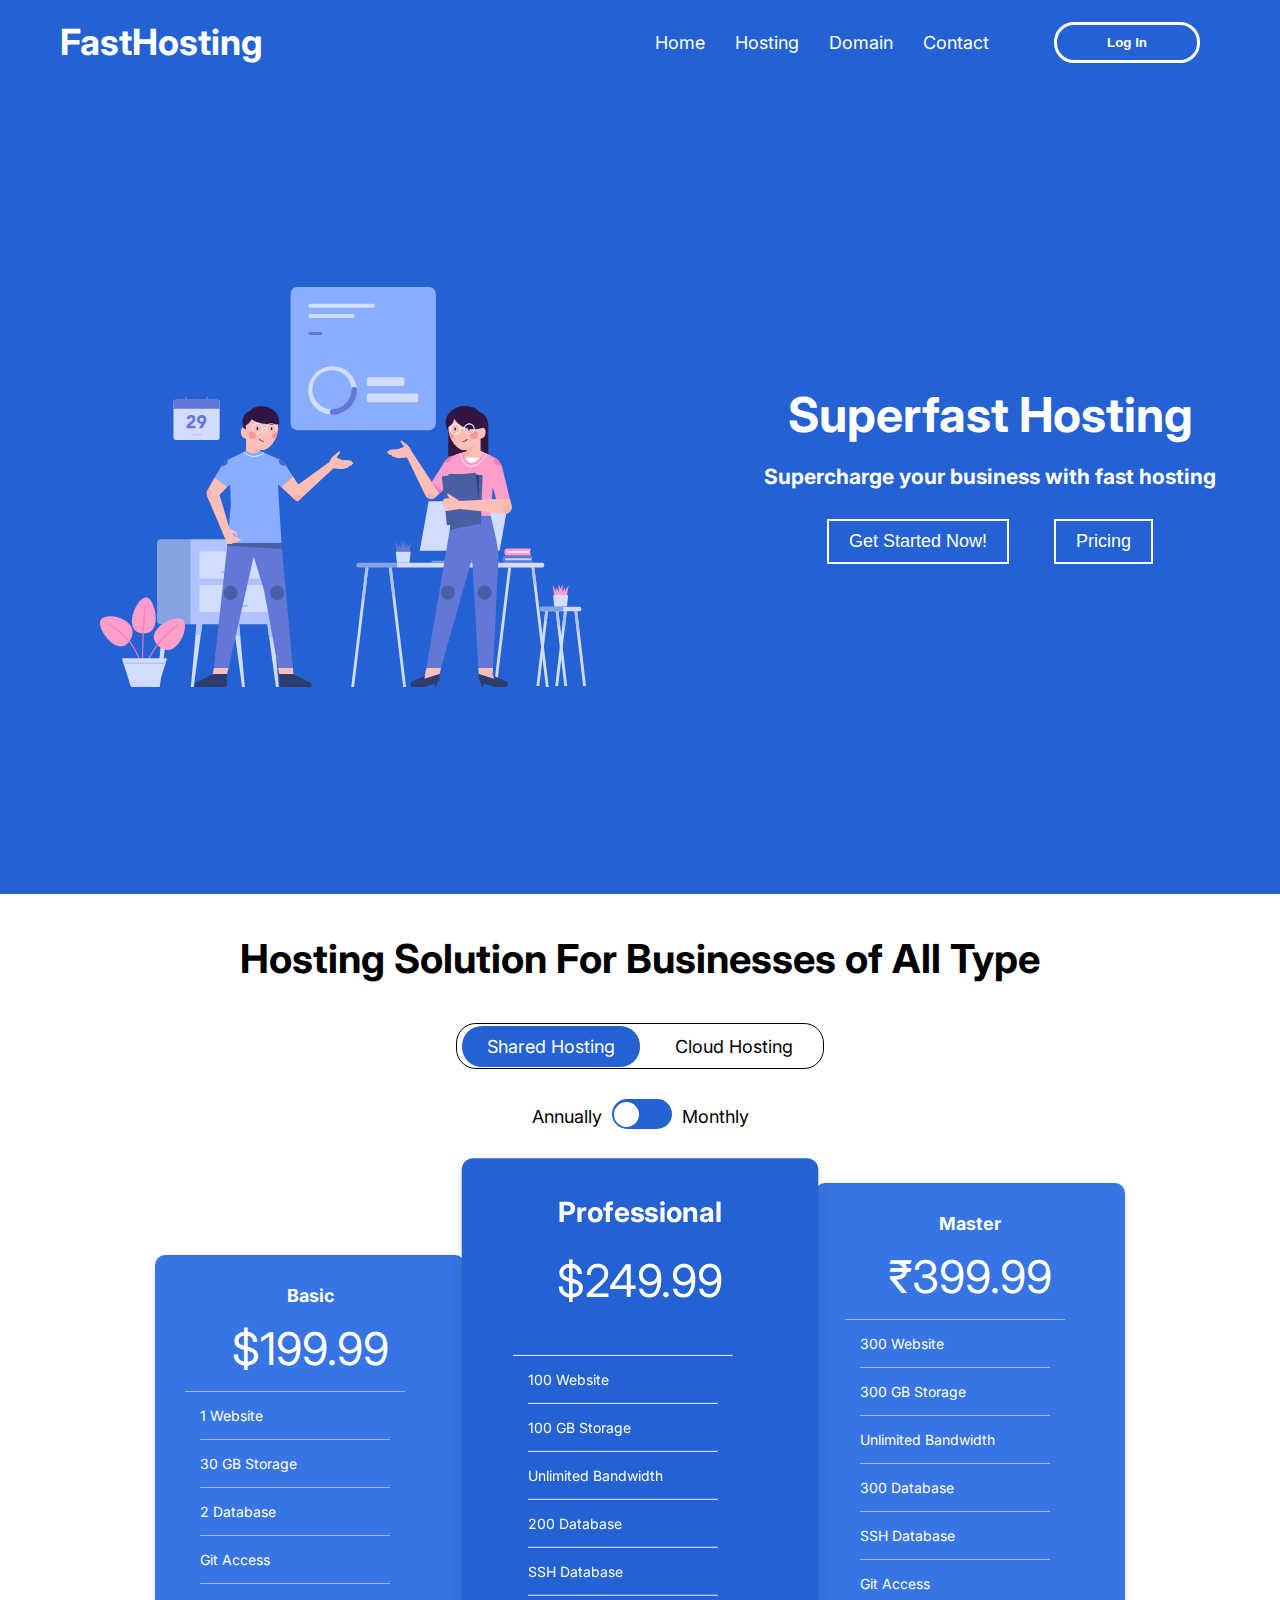
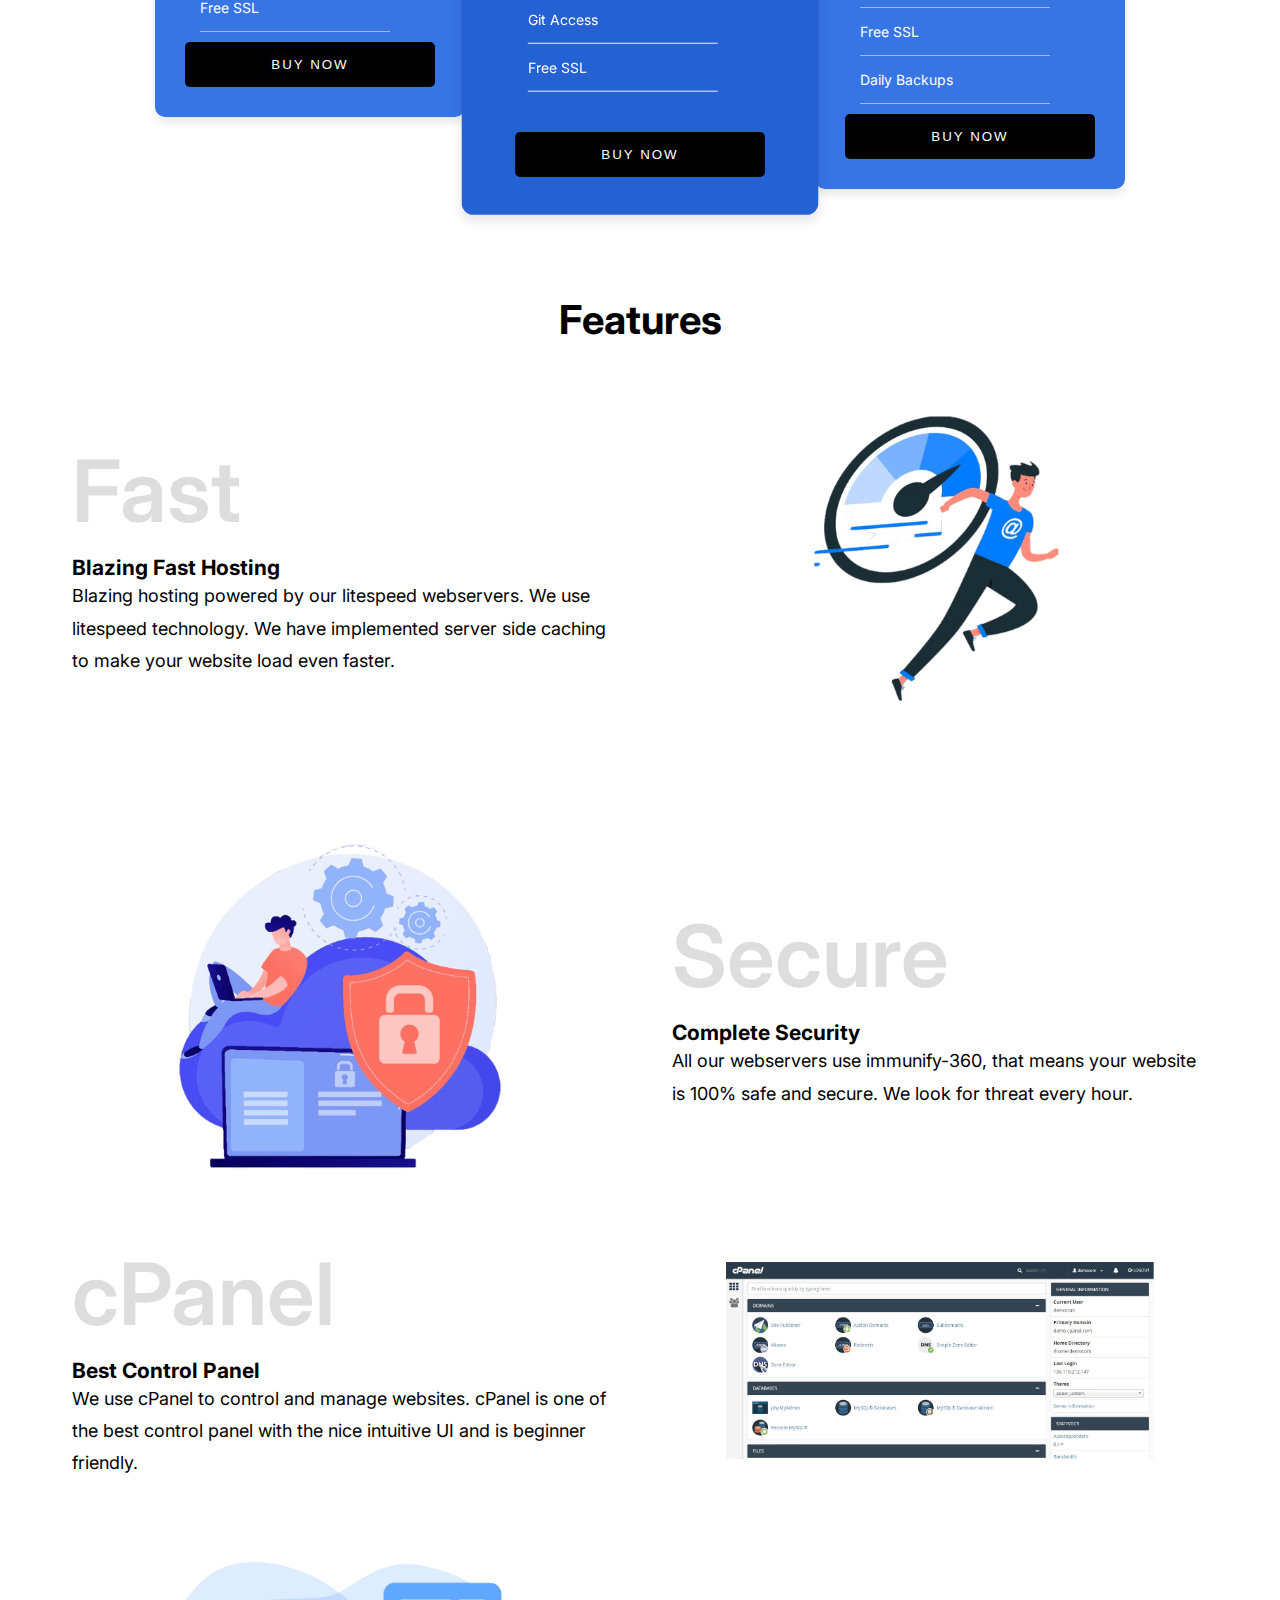
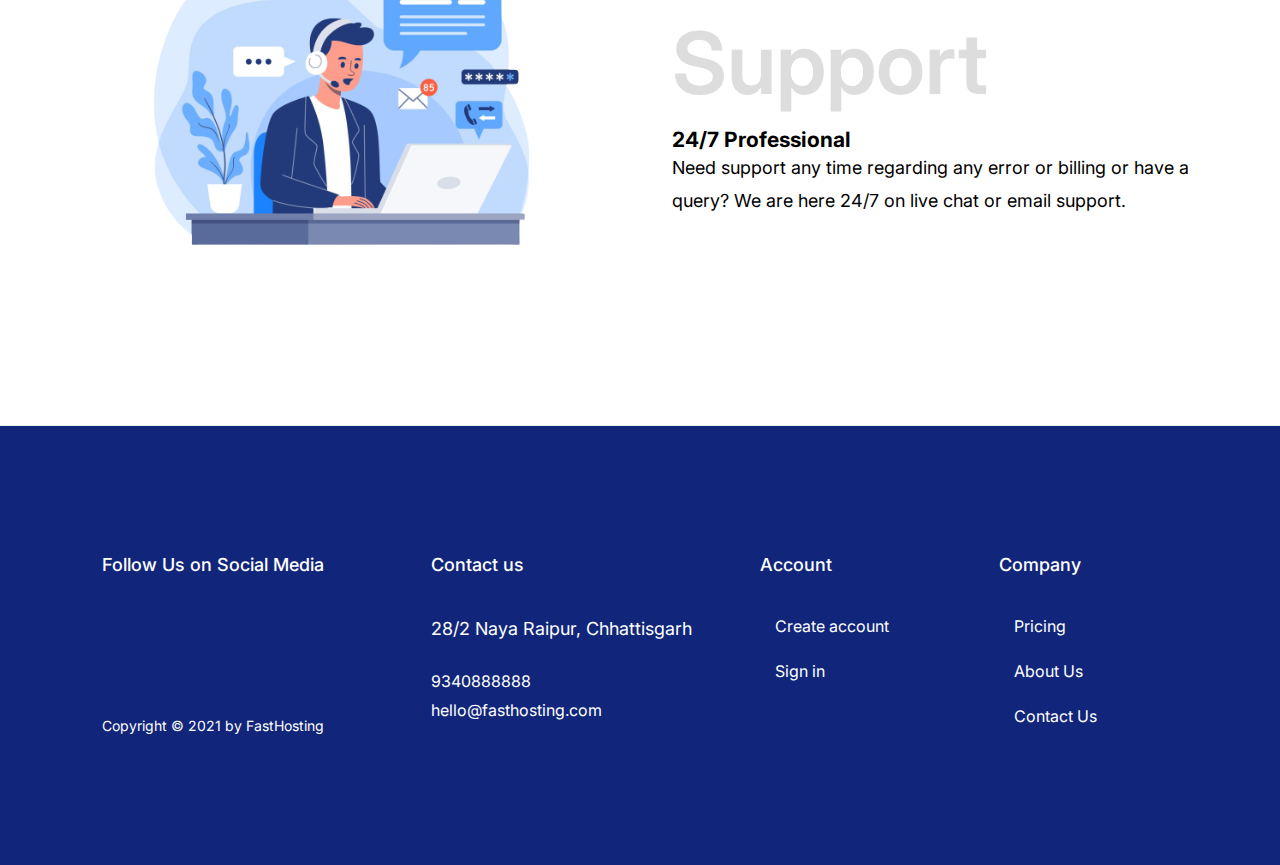
==== commit 422bbbf7: "fixes" ====
--- a/index.html
+++ b/index.html
@@ -22,11 +22,11 @@
   </head>
   <body>
     <header class="header">
-      <h1 class="logo">FastHosting</h1>
+      <h1 class="logo"><a href="./index.html">FastHosting</a></h1>
 
       <nav class="main-menu">
         <ul>
-          <li><a href="/index.html">Home</a></li>
+          <li><a href="./index.html">Home</a></li>
           <li><a href="#pricing">Hosting</a> </li>
           <li> <a href="./domains.html">Domain</a> </li>
           <li>Contact</li>
@@ -46,8 +46,8 @@
       <div class="text-content">
         <h2>Superfast Hosting</h2>
         <h3>Supercharge your business with fast hosting</h3>
-        <button class="pricing">Get Started Now!</button>
-        <button class="pricing">Pricing</button>
+        <button class="pricing"><a href="#pricing">Get Started Now!</a></button>
+        <button class="pricing"><a href="#pricing">Pricing</a></button>
       </div>
     </main>
 
--- a/style.css
+++ b/style.css
@@ -65,6 +65,13 @@
 
 .signup {
   padding: 10px 20px;
+  margin-right: 60px;
+  background: none;
+  color: white;
+  font-weight: bold;
+  border: 3px solid white;
+  border-radius: 20px;
+  padding: 10px 50px;
 }
 
 #cc {
@@ -191,8 +198,6 @@
   display: block;
 }
 
-.price-box h4 {
-}
 
 .price-box.price-box-premium {
   background: rgb(36, 98, 211);
@@ -479,11 +484,6 @@
   min-height: 80vh;
 }
 
-.d-textarea {
-  /* color: white;
-  background: rgb(36, 98, 211); */
-}
-
 .d-textarea > h2 {
   padding-top: 100px;
 }
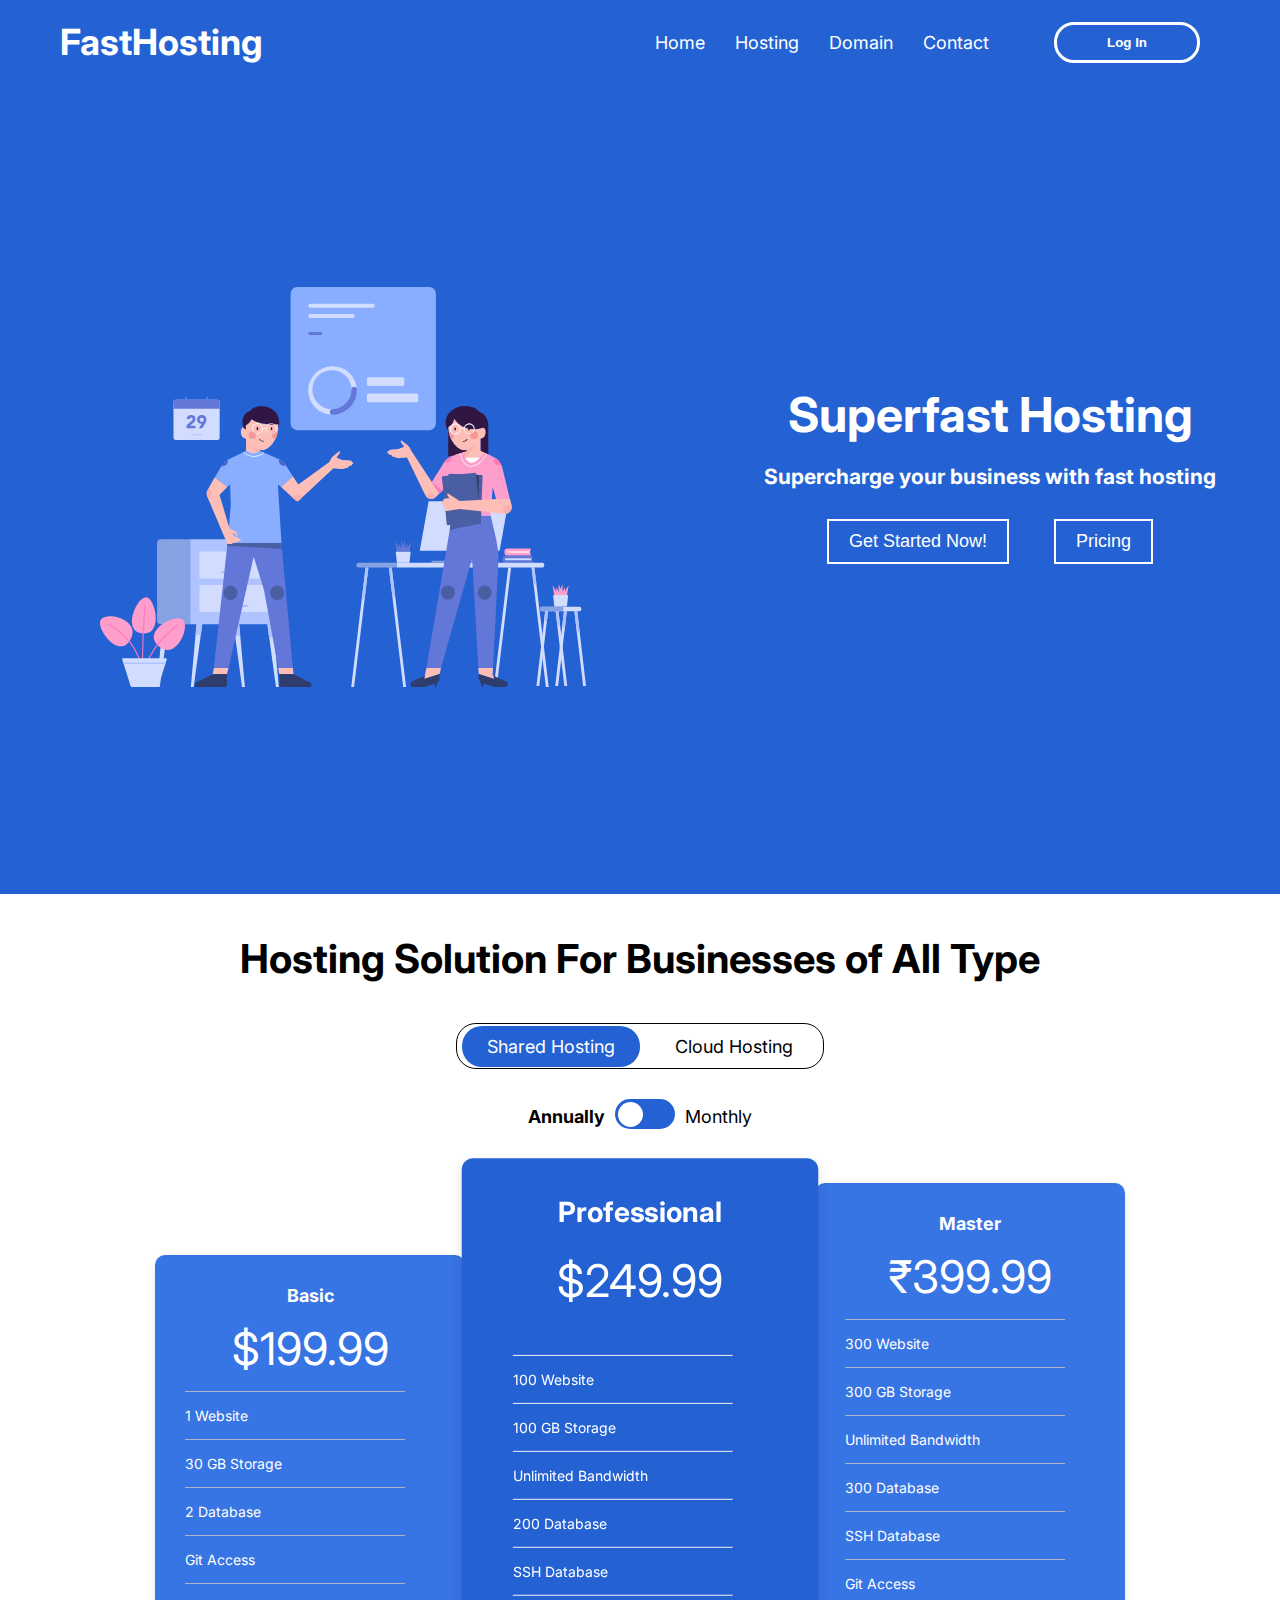
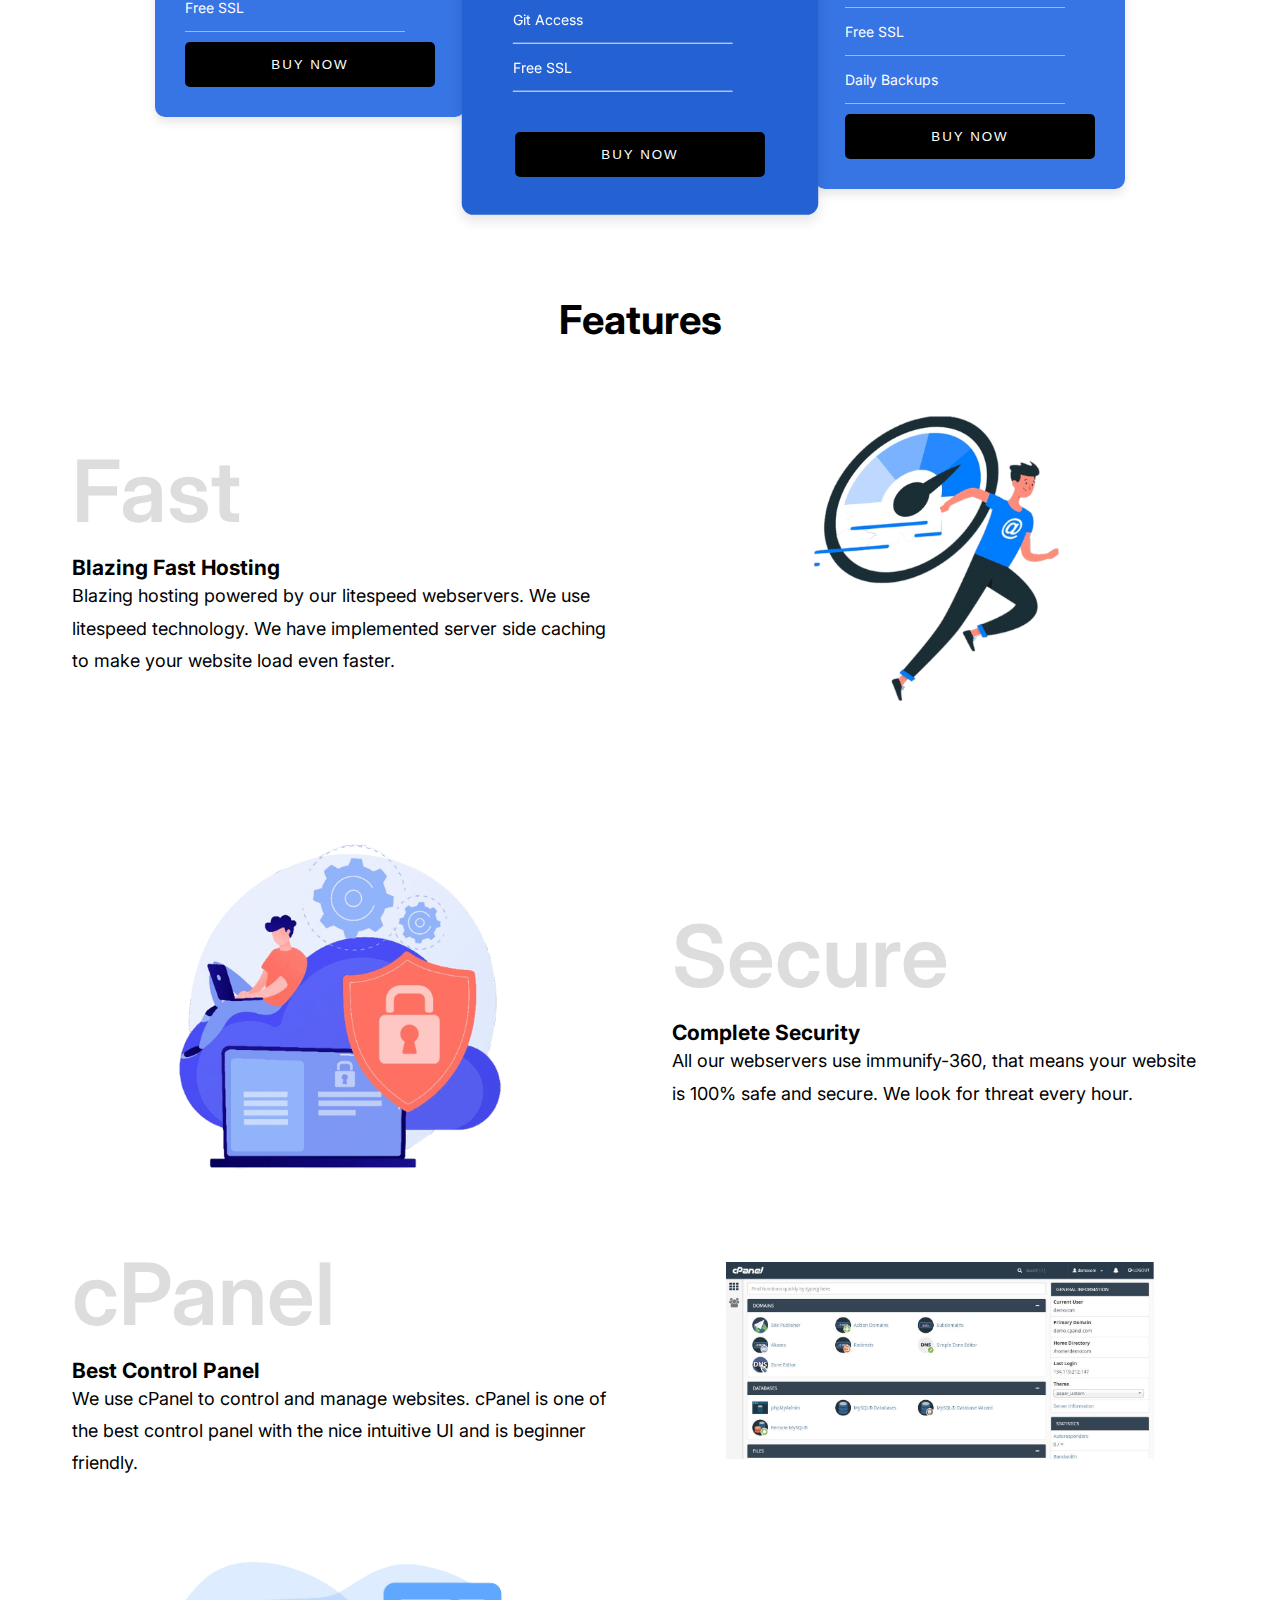
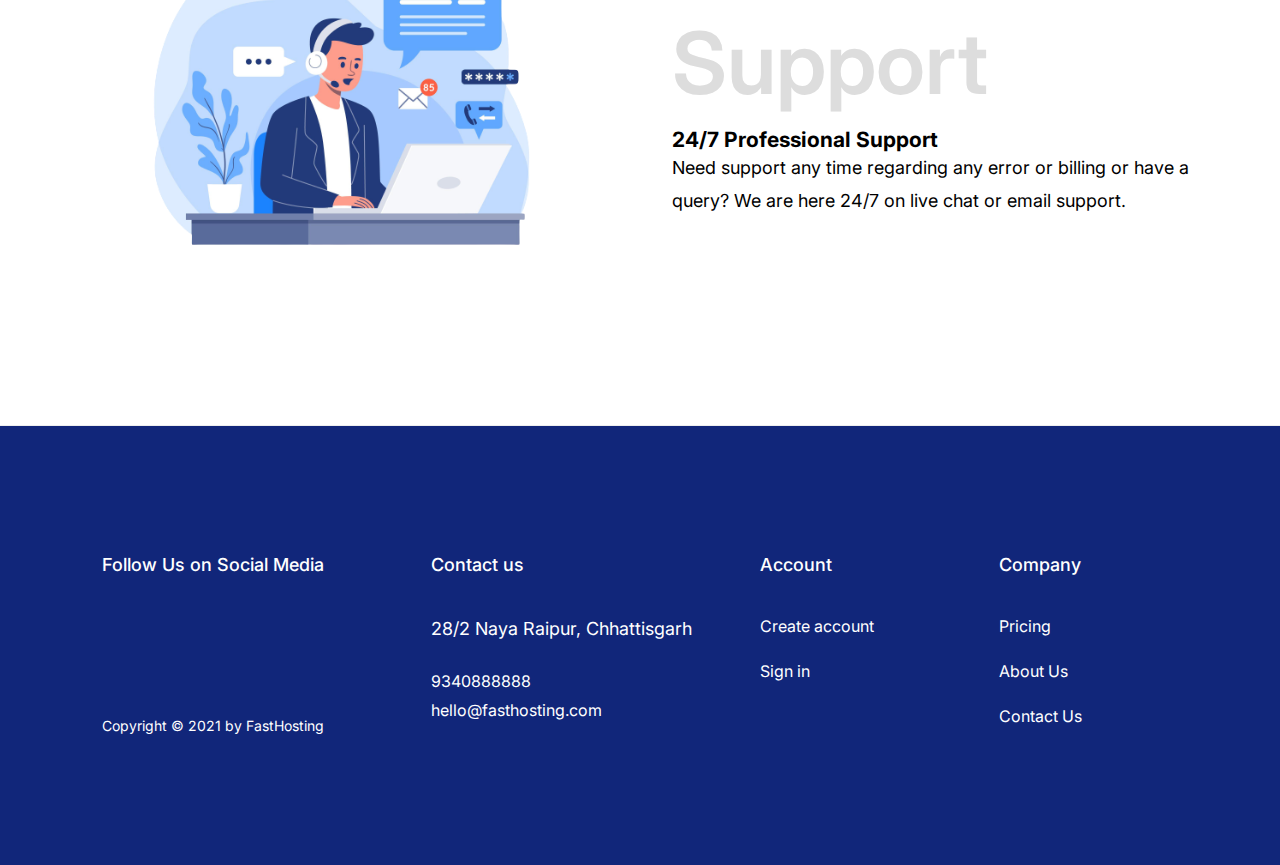
==== commit 6426cf26: "changes" ====
--- a/index.html
+++ b/index.html
@@ -63,14 +63,14 @@
 
       <div class="container">
         <div class="toggle-container">
-          <span>Annually</span>
+          <span class="j-annually display-bold">Annually</span>
           <span>
             <input type="checkbox" name="toggle" id="toggle" unchecked />
             <label for="toggle">
               <div class="ball"></div>
             </label>
           </span>
-          <span>Monthly</span>
+          <span class="j-monthly">Monthly</span>
         </div>
 
         <div id="flexy" class="flex sharedplan">
@@ -262,7 +262,7 @@
 
           <div class="step-text-box">
             <p class="step-number">Support</p>
-            <h3 class="heading-tertiary">24/7 Professional</h3>
+            <h3 class="heading-tertiary">24/7 Professional Support</h3>
             <p class="step-description">
               Need support any time regarding any error or billing or have a
               query? We are here 24/7 on live chat or email support.
--- a/style.css
+++ b/style.css
@@ -25,6 +25,10 @@
 
 .center {
   text-align: center;
+}
+
+.display-bold{
+  font-weight: bold;
 }
 
 h2 {
@@ -59,7 +63,7 @@
   margin-right: 30px;
 }
 
-li {
+.header li {
   margin: 0 15px;
 }
 
